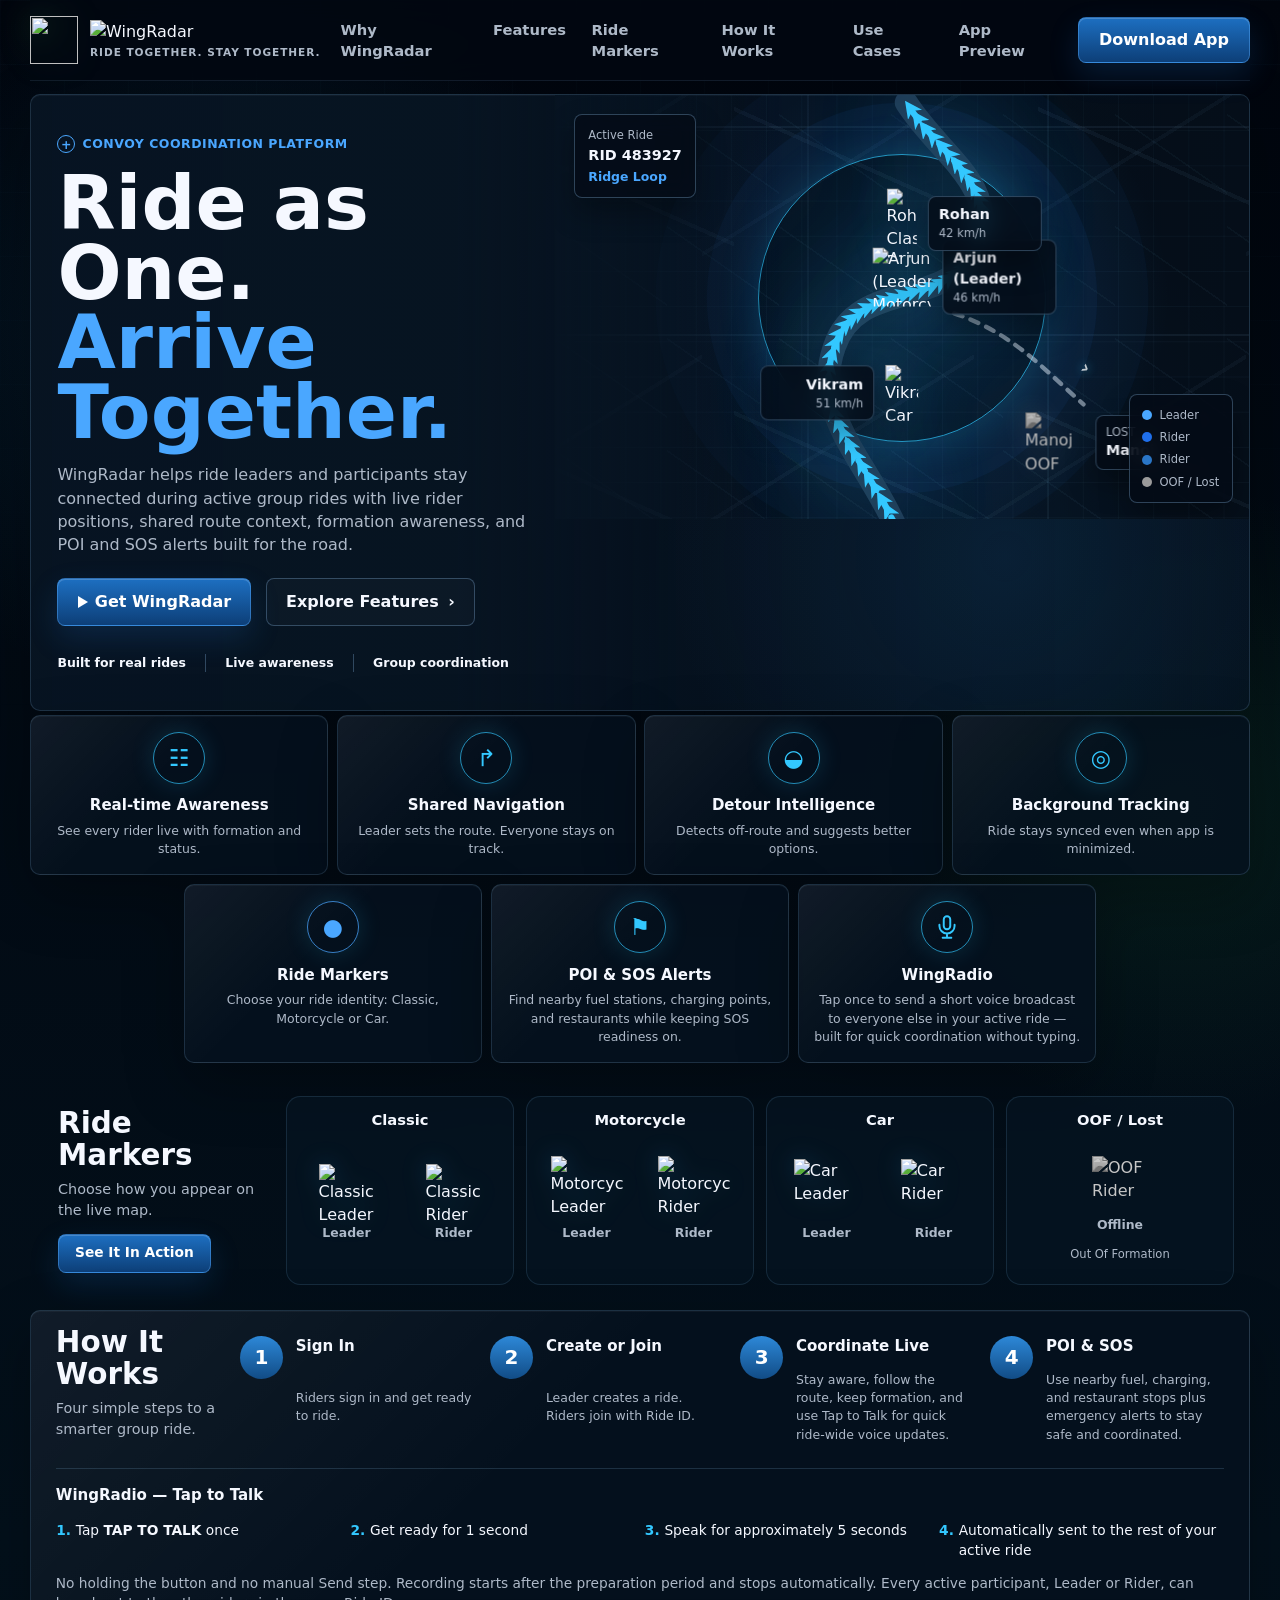
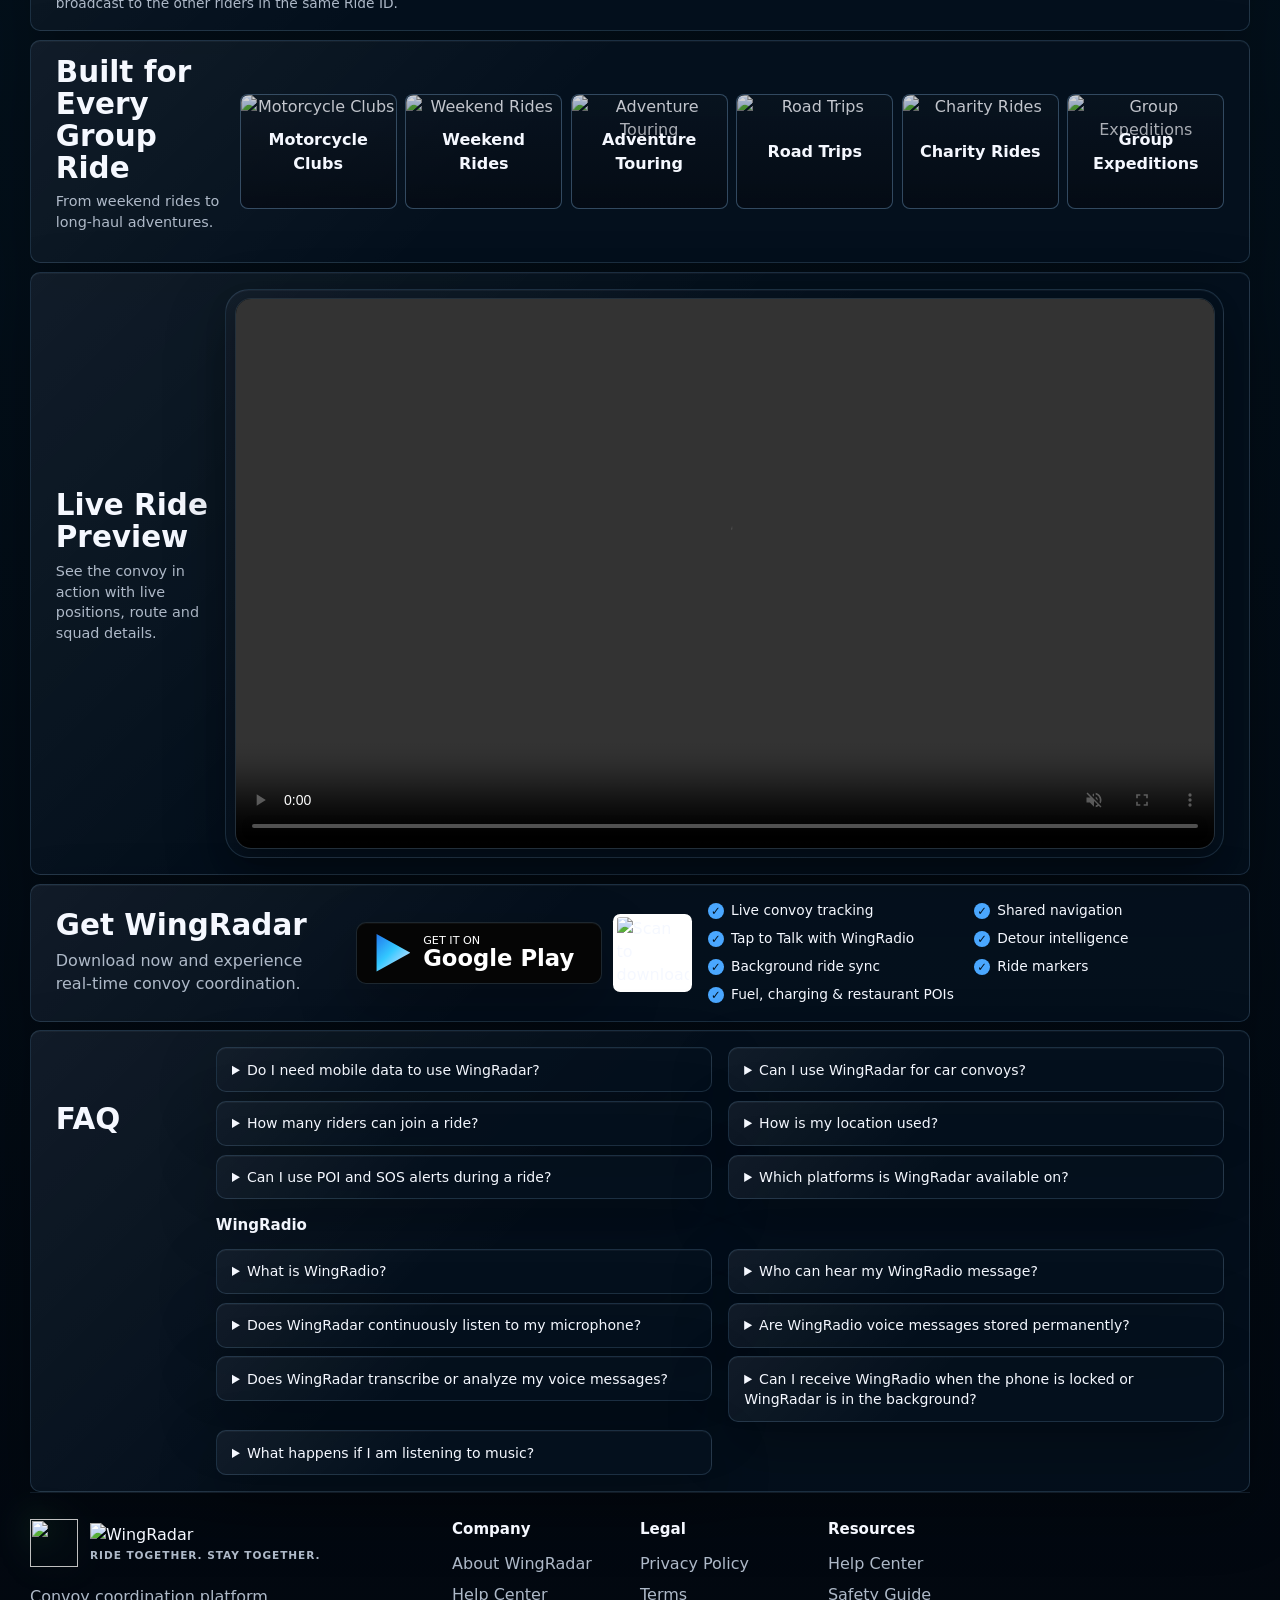
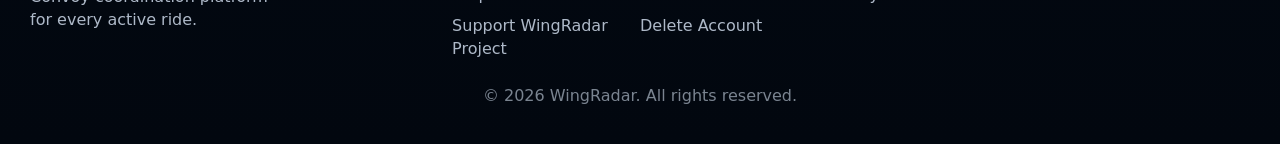
==== index.html @ b55be8be "feat(site): add WingRadio feature and privacy disclosures" ====
<!doctype html>
<html lang="en">
<head>
  <meta charset="utf-8">
  <meta name="viewport" content="width=device-width, initial-scale=1">
  <title>WingRadar | Ride Together. Stay Together.</title>
  <meta name="description" content="Coordinate group rides with live rider positions, shared navigation, and WingRadio Tap to Talk voice communication for everyone in your active ride.">
  <link rel="icon" href="images/wing_sync_app_icon.png" type="image/png">
  <link rel="stylesheet" href="style.css?v=20260914-wingradio">
</head>
<body>
  <header class="site-header">
    <a class="brand" href="#top" aria-label="WingRadar home">
      <img class="brand-icon" src="images/wing_sync_app_icon.png" alt="" aria-hidden="true">
      <span class="brand-lockup">
        <img class="brand-logo" src="images/wing_sync_text_logo.png" alt="WingRadar">
        <span>RIDE TOGETHER. STAY TOGETHER.</span>
      </span>
    </a>
    <nav class="site-nav" aria-label="Main navigation">
      <a href="#why">Why WingRadar</a>
      <a href="#features">Features</a>
      <a href="#markers">Ride Markers</a>
      <a href="#how">How It Works</a>
      <a href="#use-cases">Use Cases</a>
      <a href="#preview">App Preview</a>
    </nav>
    <span class="download-qr download-qr-header">
      <a class="download-button" href="https://play.google.com/store/apps/details?id=com.wingsyncride" target="_blank" rel="noopener noreferrer">Download App</a>
      <span class="qr-popover" aria-hidden="true">
        <img src="images/WingRadar_PlayStore_QR.png" alt="">
        <span>Scan to download WingRadar</span>
      </span>
    </span>
  </header>

  <main id="top">
    <section id="why" class="hero shell">
      <div class="hero-copy">
        <p class="badge">Convoy Coordination Platform</p>
        <h1>Ride as One.<span>Arrive Together.</span></h1>
        <p>WingRadar helps ride leaders and participants stay connected during active group rides with live rider positions, shared route context, formation awareness, and POI and SOS alerts built for the road.</p>
        <div class="hero-actions">
          <a class="primary-action" href="https://play.google.com/store/apps/details?id=com.wingsyncride" target="_blank" rel="noopener noreferrer"><span class="play-dot"></span>Get WingRadar</a>
          <a class="secondary-action" href="#features">Explore Features <span aria-hidden="true">›</span></a>
        </div>
        <div class="trust-row" aria-label="WingRadar highlights">
          <span>Built for real rides</span>
          <span>Live awareness</span>
          <span>Group coordination</span>
        </div>
      </div>

      <div class="hero-map" aria-label="Top-view live ride map mockup">
        <div class="map-card">
          <div class="map-grid" aria-hidden="true"></div>
          <svg class="hero-route-map" viewBox="0 0 100 100" aria-hidden="true" focusable="false">
            <defs>
              <marker id="routeArrowMarker" viewBox="0 0 8 8" refX="7" refY="4" markerWidth="3.6" markerHeight="3.6" markerUnits="userSpaceOnUse" orient="auto">
                <path class="route-arrow-head" d="M0 0 L8 4 L0 8 L2.2 4 Z" />
              </marker>
            </defs>
            <path class="hero-road-path" d="M49 96 C43 82 31 72 36 58 C41 43 61 51 66 36 C70 24 58 18 51 7" />
            <path class="hero-route-path" d="M49 96 C43 82 31 72 36 58 C41 43 61 51 66 36 C70 24 58 18 51 7" />
            <polyline class="hero-route-arrows" points="49.0,96.0 47.8,93.4 46.5,90.9 45.1,88.5 43.7,86.1 42.3,83.8 40.9,81.5 39.6,79.3 38.4,77.0 37.3,74.7 36.3,72.5 35.6,70.2 35.1,67.9 34.8,65.5 34.9,63.1 35.3,60.6 36.0,58.0 36.9,55.8 38.0,54.0 39.4,52.4 40.9,51.2 42.5,50.1 44.3,49.2 46.1,48.5 48.1,47.9 50.0,47.3 52.0,46.7 53.9,46.1 55.9,45.5 57.7,44.8 59.5,43.9 61.1,42.8 62.6,41.6 64.0,40.0 65.1,38.2 66.0,36.0 66.6,33.7 66.8,31.5 66.6,29.4 66.2,27.5 65.4,25.6 64.5,23.8 63.3,22.0 61.9,20.3 60.5,18.5 58.9,16.7 57.3,14.9 55.6,13.1 54.0,11.2 52.5,9.1 51.0,7.0" />
            <path class="hero-lost-path" d="M61 51 C73 55 79 62 88 70" />
          </svg>
          <span class="route-arrow arrow-branch">›</span>
          <span class="formation-radius"></span>

          <div class="ride-chip active-chip">
            <span>Active Ride</span>
            <strong>RID 483927</strong>
            <em>Ridge Loop</em>
          </div>

          <figure class="map-unit leader-unit">
            <img src="images/leader_bike_marker.png" alt="Arjun (Leader) Motorcycle Ride Marker">
            <figcaption><strong>Arjun (Leader)</strong><span>46 km/h</span></figcaption>
          </figure>
          <figure class="map-unit rider-one">
            <img src="images/wingsync_rider_marker.gif" alt="Rohan Classic Rider">
            <figcaption><strong>Rohan</strong><span>42 km/h</span></figcaption>
          </figure>
          <figure class="map-unit rider-two">
            <img src="images/rider_car_marker.png" alt="Vikram Car Rider">
            <figcaption><strong>Vikram</strong><span>51 km/h</span></figcaption>
          </figure>
          <figure class="map-unit lost-rider oof-marker">
            <img src="images/wingsync_rider_marker.gif" alt="Manoj OOF Rider Marker">
            <figcaption><strong>Manoj</strong><span class="status-ok">44 km/h</span><span class="status-lost">LOST</span></figcaption>
          </figure>

          <div class="legend-card" aria-label="Marker legend">
            <span><i class="dot leader-dot"></i>Leader</span>
            <span><i class="dot blue-dot"></i>Rider</span>
            <span><i class="dot green-dot"></i>Rider</span>
            <span><i class="dot lost-dot"></i>OOF / Lost</span>
          </div>
        </div>
      </div>
    </section>

    <section id="features" class="shell feature-row" aria-label="WingRadar features">
      <article class="feature-card">
        <span class="feature-symbol">☷</span>
        <h3>Real-time Awareness</h3>
        <p>See every rider live with formation and status.</p>
      </article>
      <article class="feature-card">
        <span class="feature-symbol">↱</span>
        <h3>Shared Navigation</h3>
        <p>Leader sets the route. Everyone stays on track.</p>
      </article>
      <article class="feature-card">
        <span class="feature-symbol">◒</span>
        <h3>Detour Intelligence</h3>
        <p>Detects off-route and suggests better options.</p>
      </article>
      <article class="feature-card">
        <span class="feature-symbol">◎</span>
        <h3>Background Tracking</h3>
        <p>Ride stays synced even when app is minimized.</p>
      </article>
      <article class="feature-card">
        <span class="feature-symbol green">●</span>
        <h3>Ride Markers</h3>
        <p>Choose your ride identity: Classic, Motorcycle or Car.</p>
      </article>
      <article class="feature-card">
        <span class="feature-symbol">⚑</span>
        <h3>POI &amp; SOS Alerts</h3>
        <p>Find nearby fuel stations, charging points, and restaurants while keeping SOS readiness on.</p>
      </article>
      <article class="feature-card">
        <span class="feature-symbol" aria-hidden="true"><svg width="26" height="26" viewBox="0 0 24 24" fill="none" stroke="currentColor" stroke-width="1.8" stroke-linecap="round" focusable="false"><rect x="9" y="2" width="6" height="12" rx="3"/><path d="M5 10v1a7 7 0 0 0 14 0v-1M12 18v4M8 22h8"/></svg></span>
        <h3>WingRadio</h3>
        <p>Tap once to send a short voice broadcast to everyone else in your active ride — built for quick coordination without typing.</p>
      </article>
    </section>

    <section id="markers" class="shell marker-strip">
      <div class="strip-intro marker-intro">
        <h2>Ride Markers</h2>
        <p>Choose how you appear on the live map.</p>
        <a class="mini-action" href="#preview">See It In Action</a>
      </div>
      <div class="marker-groups" aria-label="Ride marker examples">
          <figure class="marker-example">
            <figcaption class="top-label">Classic</figcaption>
            <div class="pair">
              <div class="pair-item">
                <img src="images/wingsync_leader_marker.gif" alt="Classic Leader">
                <figcaption class="pair-label">Leader</figcaption>
              </div>
              <div class="pair-item">
                <img src="images/wingsync_rider_marker.gif" alt="Classic Rider">
                <figcaption class="pair-label">Rider</figcaption>
              </div>
            </div>
          </figure>

          <figure class="marker-example">
            <figcaption class="top-label">Motorcycle</figcaption>
            <div class="pair">
              <div class="pair-item">
                <img src="images/leader_bike_marker.png" alt="Motorcycle Leader">
                <figcaption class="pair-label">Leader</figcaption>
              </div>
              <div class="pair-item">
                <img src="images/rider_bike_marker.png" alt="Motorcycle Rider">
                <figcaption class="pair-label">Rider</figcaption>
              </div>
            </div>
          </figure>

          <figure class="marker-example">
            <figcaption class="top-label">Car</figcaption>
            <div class="pair">
              <div class="pair-item">
                <img src="images/leader_car_marker.png" alt="Car Leader">
                <figcaption class="pair-label">Leader</figcaption>
              </div>
              <div class="pair-item">
                <img src="images/rider_car_marker.png" alt="Car Rider">
                <figcaption class="pair-label">Rider</figcaption>
              </div>
            </div>
          </figure>

          <figure class="marker-example oof-single">
            <figcaption class="top-label">OOF / Lost</figcaption>
            <div class="pair single">
              <div class="pair-item">
                <img src="images/wingsync_rider_marker.gif" alt="OOF Rider" class="oof-img">
                <figcaption class="pair-label">Offline</figcaption>
              </div>
            </div>
            <figcaption class="marker-note">Out Of Formation</figcaption>
          </figure>
      </div>
    </section>

    <section id="how" class="shell strip-section how-strip">
      <div class="strip-intro">
        <h2>How It Works</h2>
        <p>Four simple steps to a smarter group ride.</p>
      </div>
      <div class="steps-row">
        <article class="step-card">
          <span>1</span>
          <h3>Sign In</h3>
          <p>Riders sign in and get ready to ride.</p>
        </article>
        <article class="step-card">
          <span>2</span>
          <h3>Create or Join</h3>
          <p>Leader creates a ride. Riders join with Ride ID.</p>
        </article>
        <article class="step-card">
          <span>3</span>
          <h3>Coordinate Live</h3>
          <p>Stay aware, follow the route, keep formation, and use Tap to Talk for quick ride-wide voice updates.</p>
        </article>
        <article class="step-card">
          <span>4</span>
          <h3>POI &amp; SOS</h3>
          <p>Use nearby fuel, charging, and restaurant stops plus emergency alerts to stay safe and coordinated.</p>
        </article>
      </div>
      <aside class="wingradio-guide" aria-labelledby="wingradio-how">
        <h3 id="wingradio-how">WingRadio — Tap to Talk</h3>
        <ol class="wingradio-sequence">
          <li>Tap <strong>TAP TO TALK</strong> once</li>
          <li>Get ready for 1 second</li>
          <li>Speak for approximately 5 seconds</li>
          <li>Automatically sent to the rest of your active ride</li>
        </ol>
        <p>No holding the button and no manual Send step. Recording starts after the preparation period and stops automatically. Every active participant, Leader or Rider, can broadcast to the other riders in the same Ride ID.</p>
      </aside>
    </section>

    <section id="use-cases" class="shell strip-section use-case-strip">
      <div class="strip-intro">
        <h2>Built for Every Group Ride</h2>
        <p>From weekend rides to long-haul adventures.</p>
      </div>
      <div class="use-case-grid">
        <article><img src="images/motorcycleclubs.png" alt="Motorcycle Clubs" loading="lazy"><strong>Motorcycle Clubs</strong></article>
        <article><img src="images/weekendrides.png" alt="Weekend Rides" loading="lazy"><strong>Weekend Rides</strong></article>
        <article><img src="images/adventuretouring.png" alt="Adventure Touring" loading="lazy"><strong>Adventure Touring</strong></article>
        <article><img src="images/roadtrips.png" alt="Road Trips" loading="lazy"><strong>Road Trips</strong></article>
        <article><img src="images/charitytrips.png" alt="Charity Rides" loading="lazy"><strong>Charity Rides</strong></article>
        <article><img src="images/groupexpeditions.png" alt="Group Expeditions" loading="lazy"><strong>Group Expeditions</strong></article>
      </div>
    </section>

    <section id="preview" class="shell strip-section preview-strip">
      <div class="strip-intro preview-intro">
        <h2>Live Ride Preview</h2>
        <p>See the convoy in action with live positions, route and squad details.</p>
      </div>
      <div class="preview-video-wrap" aria-label="WingRadar live ride preview video">
        <video class="ride-video" controls playsinline preload="metadata" muted>
          <source src="Ride_video.mp4" type="video/mp4">
          Your browser does not support the video tag.
        </video>
      </div>
    </section>

    <section id="download" class="shell strip-section download-strip">
      <div class="download-copy">
        <h2>Get WingRadar</h2>
        <p>Download now and experience real-time convoy coordination.</p>
      </div>
      <span class="download-qr download-qr-footer">
        <a class="play-badge" href="https://play.google.com/store/apps/details?id=com.wingsyncride" target="_blank" rel="noopener noreferrer" aria-label="Download WingRadar on Google Play">
          <span class="play-triangle"></span>
          <span><small>GET IT ON</small><strong>Google Play</strong></span>
        </a>
        <img class="download-qr-visible" src="images/WingRadar_PlayStore_QR.png" alt="Scan to download WingRadar from Google Play">
      </span>
      <ul class="download-checks" aria-label="WingRadar capabilities">
        <li>Live convoy tracking</li>
        <li>Shared navigation</li>
        <li>Tap to Talk with WingRadio</li>
        <li>Detour intelligence</li>
        <li>Background ride sync</li>
        <li>Ride markers</li>
        <li>Fuel, charging &amp; restaurant POIs</li>
      </ul>
    </section>

    <section id="faq" class="shell strip-section faq-strip">
      <h2>FAQ</h2>
      <div class="faq-grid">
        <details>
          <summary>Do I need mobile data to use WingRadar?</summary>
          <p>Yes. Active ride visibility works best with a stable mobile connection.</p>
        </details>
        <details>
          <summary>Can I use WingRadar for car convoys?</summary>
          <p>Yes. WingRadar supports motorcycle, car, and mixed convoy coordination.</p>
        </details>
        <details>
          <summary>How many riders can join a ride?</summary>
          <p>Ride size may vary as WingRadar evolves. Keep groups practical and easy to coordinate.</p>
        </details>
        <details>
          <summary>How is my location used?</summary>
          <p>Location tracking is only used for live ride coordination while the ride is active. After the ride ends, the app will not collect tracking info.</p>
        </details>
        <details>
          <summary>Can I use POI and SOS alerts during a ride?</summary>
          <p>Yes. POI alerts help riders find fuel stations, charging points, and restaurants, while SOS alerts support rider safety during the active ride.</p>
        </details>
        <details>
          <summary>Which platforms is WingRadar available on?</summary>
          <p>WingRadar is available on Android through Google Play.</p>
        </details>
      </div>
      <div class="wingradio-faq" aria-labelledby="wingradio-faq-heading">
        <h3 id="wingradio-faq-heading">WingRadio</h3>
        <div class="faq-grid">
          <details>
            <summary>What is WingRadio?</summary>
            <p>WingRadio is WingRadar’s ride-wide voice feature. Every active participant, Leader or Rider, can tap ‘TAP TO TALK’, wait one second, and record a short voice message for approximately five seconds. WingRadar stops recording, uploads it, and sends it automatically to the other participants in the active ride.</p>
          </details>
          <details>
            <summary>Who can hear my WingRadio message?</summary>
            <p>Only the other participants in the same active Ride ID receive the broadcast and hear it automatically. The sender does not hear their own transmission.</p>
          </details>
          <details>
            <summary>Does WingRadar continuously listen to my microphone?</summary>
            <p>No. WingRadar uses the microphone for WingRadio only when you intentionally start a TAP TO TALK transmission. After the one-second preparation period, the microphone records for approximately five seconds and then stops automatically.</p>
          </details>
          <details>
            <summary>Are WingRadio voice messages stored permanently?</summary>
            <p>No. WingRadio recordings are temporary operational messages used to deliver the broadcast to your active ride, not permanent voice-message history. Temporary audio normally expires after approximately one hour and is then cleaned up; deletion is not instantaneous.</p>
          </details>
          <details>
            <summary>Does WingRadar transcribe or analyze my voice messages?</summary>
            <p>No. WingRadar currently does not transcribe WingRadio recordings or analyze their spoken content for advertising or profiling.</p>
          </details>
          <details>
            <summary>Can I receive WingRadio when the phone is locked or WingRadar is in the background?</summary>
            <p>During an active ride, supported Android and iOS background services can allow WingRadio messages to be received while WingRadar is minimized or the screen is locked. Device, operating-system, network and battery settings can affect background behavior.</p>
          </details>
          <details>
            <summary>What happens if I am listening to music?</summary>
            <p>On supported devices, WingRadio temporarily takes audio priority so the ride message can be heard, then releases it so other audio can continue.</p>
          </details>
        </div>
      </div>
    </section>
  </main>

  <footer class="site-footer shell">
    <div class="footer-brand">
      <span class="footer-lockup">
        <img class="brand-icon" src="images/wing_sync_app_icon.png" alt="" aria-hidden="true">
        <span>
          <img class="brand-logo" src="images/wing_sync_text_logo.png" alt="WingRadar">
          <em>RIDE TOGETHER. STAY TOGETHER.</em>
        </span>
      </span>
      <p>Convoy coordination platform for every active ride.</p>
    </div>
    <nav aria-label="Company links">
      <h3>Company</h3>
      <a href="#why">About WingRadar</a>
      <a href="support.html">Help Center</a>
      <a href="support-wingradar.html">Support WingRadar Project</a>
    </nav>
    <nav aria-label="Legal links">
      <h3>Legal</h3>
      <a href="privacy-policy.html">Privacy Policy</a>
      <a href="terms.html">Terms</a>
      <a href="delete-account.html">Delete Account</a>
    </nav>
    <nav aria-label="Resource links">
      <h3>Resources</h3>
      <a href="support.html">Help Center</a>
      <a href="terms.html">Safety Guide</a>
    </nav>
    <p class="copyright">© 2026 WingRadar. All rights reserved.</p>
  </footer>
</body>
</html>
---- style.css ----
:root {
  color-scheme: dark;
  --bg: #020812;
  --panel: rgba(6, 18, 31, 0.82);
  --panel-soft: rgba(8, 24, 40, 0.66);
  --line: rgba(116, 158, 196, 0.22);
  --line-strong: rgba(116, 158, 196, 0.38);
  --text: #f5f8ff;
  --muted: #aeb9c8;
  --green: #4aa7ff;
  --green-dark: #135d9e;
  --cyan: #33c8ff;
  --blue: #1f6feb;
  --red: #ff503f;
  --shadow: rgba(0, 0, 0, 0.42);
  --max: 1220px;
}

* {
  box-sizing: border-box;
}

html {
  scroll-behavior: smooth;
}

section[id] {
  scroll-margin-top: 140px;
}

@media (max-width: 900px) {
  section[id] {
    scroll-margin-top: 120px;
  }
}

body {
  margin: 0;
  overflow-x: hidden;
  background:
    radial-gradient(circle at 18% 10%, rgba(18, 91, 132, 0.22), transparent 24rem),
    radial-gradient(circle at 92% 24%, rgba(36, 166, 72, 0.12), transparent 20rem),
    linear-gradient(180deg, #01050d 0%, #03101b 46%, #02070f 100%);
  color: var(--text);
  font-family: Inter, ui-sans-serif, system-ui, -apple-system, BlinkMacSystemFont, "Segoe UI", Arial, sans-serif;
  line-height: 1.45;
}

body::before {
  content: "";
  position: fixed;
  inset: 0;
  z-index: 0;
  pointer-events: none;
  background:
    linear-gradient(rgba(74, 124, 160, 0.035) 1px, transparent 1px),
    linear-gradient(90deg, rgba(74, 124, 160, 0.03) 1px, transparent 1px);
  background-size: 4rem 4rem;
  mask-image: linear-gradient(#000, transparent 86%);
}

a {
  color: inherit;
  text-decoration: none;
}

img {
  max-width: 100%;
}

.shell {
  position: relative;
  z-index: 1;
  width: min(calc(100% - 2rem), var(--max));
  margin-inline: auto;
}

.site-header {
  position: sticky;
  top: 0;
  z-index: 20;
  display: grid;
  grid-template-columns: auto 1fr auto;
  gap: 1.25rem;
  align-items: center;
  width: min(calc(100% - 2rem), var(--max));
  margin: 0 auto;
  padding: 1rem 0;
  border-bottom: 1px solid rgba(116, 158, 196, 0.14);
  background: rgba(2, 8, 18, 0.82);
  backdrop-filter: blur(18px);
}

.brand,
.footer-lockup {
  display: inline-flex;
  align-items: center;
  gap: 0.75rem;
  min-width: 0;
}

.brand-icon {
  width: 3rem;
  height: 3rem;
  object-fit: contain;
  filter: drop-shadow(0 0 16px rgba(84, 212, 92, 0.28));
}

.brand-lockup,
.footer-lockup span {
  display: grid;
  gap: 0.12rem;
}

.brand-logo {
  display: block;
  width: 11.8rem;
  height: auto;
  object-fit: contain;
  object-position: left center;
}

.brand-lockup span,
.footer-lockup em {
  color: var(--muted);
  font-size: 0.66rem;
  font-style: normal;
  font-weight: 700;
  letter-spacing: 0.09em;
}

.site-nav {
  display: flex;
  justify-content: flex-end;
  gap: clamp(0.8rem, 2vw, 1.7rem);
  color: var(--text);
  font-size: 0.92rem;
  font-weight: 700;
}

.site-nav a,
.site-footer a {
  color: var(--muted);
}

.site-nav a:hover,
.site-nav a:focus,
.site-footer a:hover,
.site-footer a:focus {
  color: var(--text);
}

.download-button,
.primary-action,
.mini-action {
  display: inline-flex;
  align-items: center;
  justify-content: center;
  gap: 0.45rem;
  border: 1px solid rgba(91, 175, 255, 0.42);
  border-radius: 8px;
  background: linear-gradient(180deg, #1d6fc1, #0d3f78);
  color: #fff;
  font-weight: 800;
  box-shadow: inset 0 1px 0 rgba(255, 255, 255, 0.18), 0 12px 30px rgba(30, 111, 193, 0.2);
}

.download-button {
  min-height: 2.7rem;
  padding: 0.65rem 1.25rem;
}

.download-qr {
  position: relative;
  display: inline-flex;
}

.qr-popover {
  position: absolute;
  left: 50%;
  z-index: 30;
  display: grid;
  width: 12rem;
  padding: 0.75rem;
  border: 1px solid rgba(116, 158, 196, 0.38);
  border-radius: 0.8rem;
  background: #fff;
  color: #071422;
  text-align: center;
  font-size: 0.76rem;
  font-weight: 800;
  line-height: 1.25;
  box-shadow: 0 18px 45px rgba(0, 0, 0, 0.42);
  opacity: 0;
  pointer-events: none;
  transform: translate(-50%, 0.45rem);
  transition: opacity 160ms ease, transform 160ms ease;
}

.qr-popover img {
  display: block;
  width: 100%;
  height: auto;
  margin-bottom: 0.45rem;
}

.download-qr-header .qr-popover {
  top: calc(100% + 0.65rem);
  right: 0;
  left: auto;
  transform: translateY(0.45rem);
}

.download-qr-header:hover .qr-popover,
.download-qr-header:focus-within .qr-popover {
  opacity: 1;
  transform: translateY(0);
}

.download-qr-footer {
  align-items: center;
  gap: 0.7rem;
}

.download-qr-visible {
  display: block;
  width: 4.9rem;
  height: 4.9rem;
  flex: 0 0 auto;
  padding: 0.2rem;
  border-radius: 0.45rem;
  background: #fff;
  object-fit: contain;
}

.hero {
  display: grid;
  grid-template-columns: minmax(0, 0.98fr) minmax(520px, 1.3fr);
  gap: 0;
  align-items: stretch;
  margin-top: 0.8rem;
  padding: 0;
  overflow: hidden;
  border: 1px solid var(--line);
  border-radius: 10px;
  background:
    radial-gradient(circle at 80% 75%, rgba(32, 102, 161, 0.18), transparent 21rem),
    linear-gradient(90deg, rgba(7, 20, 34, 0.98) 0%, rgba(7, 20, 34, 0.94) 35%, rgba(7, 20, 34, 0.38) 52%, rgba(7, 20, 34, 0.08) 100%),
    var(--panel);
  box-shadow: 0 22px 60px rgba(0, 0, 0, 0.28), inset 0 1px 0 rgba(255, 255, 255, 0.04);
}

.map-card,
.feature-card,
.strip-section,
.phone-frame,
.play-badge,
.scan-box,
.faq-grid details {
  border: 1px solid var(--line);
  border-radius: 10px;
  background:
    linear-gradient(135deg, rgba(255, 255, 255, 0.05), transparent 42%),
    var(--panel);
  box-shadow: 0 22px 60px rgba(0, 0, 0, 0.28), inset 0 1px 0 rgba(255, 255, 255, 0.04);
}

.hero-copy {
  min-height: 26.5rem;
  padding: 2.35rem 1.65rem;
  border: 0;
  background: transparent;
  box-shadow: none;
}

.badge {
  display: inline-flex;
  align-items: center;
  gap: 0.45rem;
  margin: 0 0 1rem;
  color: var(--green);
  font-size: 0.78rem;
  font-weight: 900;
  letter-spacing: 0.04em;
  text-transform: uppercase;
}

.badge::before {
  content: "+";
  display: inline-grid;
  place-items: center;
  width: 1rem;
  height: 1rem;
  border: 1px solid var(--green);
  border-radius: 50%;
  font-size: 0.78rem;
}

h1,
h2,
h3,
p {
  margin-top: 0;
}

h1 {
  margin-bottom: 1rem;
  font-size: clamp(3.1rem, 5.9vw, 4.9rem);
  line-height: 0.92;
  letter-spacing: 0;
}

h1 span {
  display: block;
  color: var(--green);
}

h2 {
  margin-bottom: 0.45rem;
  font-size: clamp(1.35rem, 2.3vw, 1.9rem);
  line-height: 1.08;
}

h3 {
  margin-bottom: 0.32rem;
  font-size: 0.94rem;
}

p {
  color: var(--muted);
}

.hero-copy > p:not(.badge) {
  max-width: 34rem;
  margin-bottom: 1.35rem;
  font-size: 1rem;
}

.hero-actions {
  display: flex;
  flex-wrap: wrap;
  gap: 0.9rem;
  margin-bottom: 1.75rem;
}

.primary-action,
.secondary-action,
.mini-action {
  min-height: 2.9rem;
  padding: 0.72rem 1.2rem;
}

.play-dot {
  width: 0;
  height: 0;
  border-left: 0.64rem solid #fff;
  border-top: 0.42rem solid transparent;
  border-bottom: 0.42rem solid transparent;
}

.secondary-action {
  display: inline-flex;
  align-items: center;
  gap: 0.6rem;
  border: 1px solid var(--line-strong);
  border-radius: 8px;
  background: rgba(255, 255, 255, 0.025);
  color: var(--text);
  font-weight: 800;
}

.trust-row {
  display: flex;
  flex-wrap: wrap;
  gap: 0.8rem 1.2rem;
  color: var(--text);
  font-size: 0.78rem;
  font-weight: 750;
}

.trust-row span + span {
  padding-left: 1.2rem;
  border-left: 1px solid var(--line-strong);
}

.hero-map {
  min-width: 0;
}

.map-card {
  position: relative;
  min-height: 26.5rem;
  overflow: hidden;
  border: 0;
  border-radius: 0;
  background:
    radial-gradient(circle at 54% 48%, rgba(36, 135, 210, 0.16), transparent 15rem),
    linear-gradient(90deg, rgba(7, 20, 34, 0.7), rgba(5, 14, 25, 0.06) 22%, rgba(5, 14, 25, 0.86) 100%);
  box-shadow: none;
}

.map-card::before {
  content: "";
  position: absolute;
  inset: 0 auto 0 0;
  z-index: 7;
  width: min(14rem, 34%);
  pointer-events: none;
  background:
    linear-gradient(90deg, rgba(7, 20, 34, 0.98), rgba(7, 20, 34, 0.72) 38%, transparent);
}

.map-grid,
.preview-map::before {
  position: absolute;
  inset: 0;
  background:
    linear-gradient(rgba(104, 160, 190, 0.08) 1px, transparent 1px),
    linear-gradient(90deg, rgba(104, 160, 190, 0.07) 1px, transparent 1px),
    linear-gradient(35deg, transparent 0 48%, rgba(104, 160, 190, 0.08) 48% 49%, transparent 49%);
  background-size: 2.2rem 2.2rem, 2.2rem 2.2rem, 7rem 7rem;
  opacity: 0.72;
}

.map-grid {
  animation: heroMapDrift 22s linear infinite;
}

.map-card::after {
  content: "";
  position: absolute;
  inset: -18%;
  z-index: 1;
  pointer-events: none;
  background:
    linear-gradient(0deg, transparent 0 47%, rgba(120, 162, 196, 0.18) 47% 48%, transparent 48% 100%),
    linear-gradient(90deg, transparent 0 57%, rgba(120, 162, 196, 0.12) 57% 58%, transparent 58% 100%),
    linear-gradient(24deg, transparent 0 48%, rgba(120, 162, 196, 0.13) 48% 49%, transparent 49% 100%),
    linear-gradient(-32deg, transparent 0 46%, rgba(120, 162, 196, 0.1) 46% 47%, transparent 47% 100%);
  background-size: 13rem 13rem, 15rem 15rem, 19rem 19rem, 17rem 17rem;
  opacity: 0.55;
  animation: heroStreetDrift 18s linear infinite;
}

.hero-route-map {
  position: absolute;
  inset: -6% 4% -7% 4%;
  z-index: 3;
  width: 92%;
  height: 113%;
  overflow: visible;
}

.hero-road-path,
.hero-route-path,
.hero-lost-path {
  fill: none;
  stroke-linecap: round;
  stroke-linejoin: round;
}

.hero-road-path {
  stroke: rgba(34, 62, 88, 0.92);
  stroke-width: 4.8;
  filter: drop-shadow(0 0 12px rgba(51, 200, 255, 0.1));
}

.hero-route-path {
  stroke: url("#routeGradient");
  stroke: var(--cyan);
  stroke-width: 1.3;
  stroke-dasharray: 2.6 2;
  filter: drop-shadow(0 0 16px rgba(51, 200, 255, 0.42));
  animation: routeDash 6s linear infinite;
}

.hero-route-arrows {
  fill: none;
  stroke: transparent;
  stroke-width: 0.01;
  marker-mid: url("#routeArrowMarker");
  marker-end: url("#routeArrowMarker");
  filter: drop-shadow(0 0 10px rgba(51, 200, 255, 0.7));
  pointer-events: none;
}

.route-arrow-head {
  fill: var(--cyan);
}

.hero-lost-path {
  stroke: rgba(210, 222, 235, 0.52);
  stroke-width: 0.9;
  stroke-dasharray: 1.8 1.8;
}

.route-arrow {
  position: absolute;
  z-index: 4;
  color: var(--cyan);
  font-size: 1.18rem;
  font-weight: 900;
  line-height: 1;
  text-shadow: 0 0 10px rgba(51, 200, 255, 0.72);
  pointer-events: none;
}

.arrow-branch {
  left: 76%;
  top: 62%;
  color: rgba(255, 255, 255, 0.75);
  transform: rotate(32deg);
}

.formation-radius {
  position: absolute;
  z-index: 2;
  left: 50%;
  top: 48%;
  width: min(18rem, 45%);
  aspect-ratio: 1;
  border: 1px solid rgba(51, 200, 255, 0.72);
  border-radius: 50%;
  transform: translate(-50%, -50%);
  box-shadow: 0 0 0 3.2rem rgba(51, 133, 255, 0.055), 0 0 0 6.4rem rgba(51, 133, 255, 0.035), 0 0 42px rgba(51, 200, 255, 0.18);
}

.ride-chip,
.legend-card,
.map-unit figcaption,
.preview-chip,
.squad-panel,
.ride-summary {
  border: 1px solid var(--line-strong);
  border-radius: 8px;
  background: rgba(4, 12, 22, 0.82);
  box-shadow: 0 14px 30px rgba(0, 0, 0, 0.3);
  backdrop-filter: blur(12px);
}

.ride-chip {
  position: absolute;
  z-index: 8;
  left: 1.2rem;
  top: 1.2rem;
  display: grid;
  gap: 0.12rem;
  padding: 0.72rem 0.85rem;
}

.ride-chip span,
.map-unit figcaption span,
.legend-card span,
.preview-chip span,
.squad-panel span,
.ride-summary em {
  color: var(--muted);
  font-size: 0.72rem;
  font-style: normal;
}

.ride-chip strong,
.map-unit figcaption strong,
.preview-chip strong {
  color: var(--text);
  font-size: 0.9rem;
}

.ride-chip em {
  color: var(--green);
  font-size: 0.78rem;
  font-style: normal;
  font-weight: 800;
}

.map-unit {
  position: absolute;
  z-index: 5;
  display: block;
  margin: 0;
  transform: translate(-50%, -50%);
}

.rider-one,
.rider-two {
  transform: translate(-50%, -18%);
}

/* Convoy group: ensure leader stays ahead, riders follow, OOF remains last */
.leader-unit,
.rider-one,
.rider-two {
  animation: convoyRouteLoop 18s linear infinite;
}

/* Ordering: larger negative delay = further along the path (ahead).
   Set leader most advanced, then Rohan, then Vikram, then Manoj (OOF last).
*/
.leader-unit { animation-delay: -12s; }
.rider-one   { animation-delay: -8s;  }
.rider-two   { animation-delay: -4s;  }
/* lost-rider (Manoj) remains last with minimal/zero negative delay */
.lost-rider  { animation: convoyRouteLoop 18s linear infinite; animation-delay: 0s; }

.leader-unit img,
.rider-one img,
.rider-two img,
.lost-rider img {
  animation: markerRouteHeading 18s linear infinite;
  transform-origin: 50% 18%;
}
/* Match heading animation delays with convoy order so rotation follows progression */
.leader-unit img { animation-delay: -12s; }
.rider-one img   { animation-delay: -8s;  }
.rider-two img   { animation-delay: -4s;  }
.lost-rider img  { animation-delay: 0s;   }

.map-unit img {
  display: block;
  object-fit: contain;
  filter: drop-shadow(0 0 18px rgba(51, 200, 255, 0.32)) drop-shadow(0 12px 14px rgba(0, 0, 0, 0.32));
}

.map-unit figcaption {
  position: absolute;
  top: 50%;
  display: grid;
  min-width: 7.1rem;
  padding: 0.48rem 0.6rem;
  transform: translateY(-50%);
  pointer-events: none;
}

.leader-unit figcaption,
.rider-one figcaption {
  left: calc(100% + 0.7rem);
}

.rider-two figcaption {
  right: calc(100% + 0.7rem);
  text-align: right;
}

.lost-rider figcaption {
  left: calc(100% + 0.7rem);
  right: auto;
  text-align: left;
}

.leader-unit {
  left: 50%;
  top: 43%;
}

.leader-unit img {
  width: 3.7rem;
  height: 3.7rem;
}

.rider-one {
  left: 50%;
  top: 25%;
}

.rider-one img {
  width: 1.9rem;
  height: 4.35rem;
}

.rider-two {
  left: 50%;
  top: 66%;
}

.rider-two img {
  width: 2.1rem;
  height: 3.55rem;
}

.lost-rider {
  left: 64%;
  top: 64%;
  animation: manojExit 1.25s ease-in-out 3s forwards;
}

.lost-rider img {
  filter: drop-shadow(0 0 14px rgba(51, 200, 255, 0.22));
}

.oof-marker img,
.pm-lost {
  filter: grayscale(1) contrast(1.05) brightness(0.72) drop-shadow(0 0 14px rgba(255, 255, 255, 0.18));
}

.lost-rider img {
  width: 3.1rem;
  height: 3.1rem;
}

.lost-rider .status-lost {
  grid-area: 1 / 1;
  opacity: 0;
}

.lost-rider .status-ok {
  grid-area: 1 / 1;
  opacity: 1;
}

.lost-rider img {
  animation: manojLostMarker 1ms linear 3.15s forwards;
}

.lost-rider .status-ok {
  animation: manojStatusOut 1ms linear 3.15s forwards;
}

.lost-rider .status-lost {
  animation: manojStatusIn 1ms linear 3.15s forwards;
}

.legend-card {
  position: absolute;
  right: 1rem;
  bottom: 1rem;
  z-index: 8;
  display: grid;
  gap: 0.36rem;
  padding: 0.7rem 0.8rem;
}

.legend-card span {
  display: flex;
  align-items: center;
  gap: 0.45rem;
}

.dot {
  width: 0.62rem;
  height: 0.62rem;
  border-radius: 50%;
}

.leader-dot {
  background: #4aa7ff;
}

.blue-dot {
  background: var(--blue);
}

.green-dot {
  background: #2a76c7;
}

.lost-dot {
  background: #9b9b9b;
}

.feature-row {
  display: flex;
  flex-wrap: wrap;
  justify-content: center;
  gap: 0.55rem;
  padding: 0.25rem 0 0.55rem;
}

.feature-card {
  flex: 0 0 calc((100% - 1.65rem) / 4);
  min-height: 9.6rem;
  padding: 1rem 0.9rem;
  text-align: center;
}

.feature-symbol {
  display: inline-grid;
  place-items: center;
  width: 3.25rem;
  height: 3.25rem;
  margin-bottom: 0.72rem;
  border: 1px solid rgba(51, 200, 255, 0.68);
  border-radius: 50%;
  color: var(--cyan);
  font-size: 1.45rem;
  box-shadow: 0 0 24px rgba(51, 200, 255, 0.16);
}

.feature-symbol.green {
  border-color: rgba(74, 167, 255, 0.74);
  color: var(--green);
}

.feature-card p {
  margin-bottom: 0;
  font-size: 0.78rem;
}

.strip-section {
  display: grid;
  grid-template-columns: 10.5rem 1fr;
  gap: 1rem;
  align-items: center;
  margin-top: 0.55rem;
  padding: 1rem 1.55rem;
}

.strip-intro p {
  margin-bottom: 0.8rem;
  font-size: 0.9rem;
}

.mini-action {
  min-height: 2.45rem;
  padding: 0.55rem 1rem;
  font-size: 0.86rem;
}

.marker-strip {
  display: grid;
  grid-template-columns: repeat(5, minmax(0, 1fr));
  gap: 0.75rem;
  align-items: stretch;
  margin-top: 0.55rem;
  padding: 1rem;
}

.marker-intro {
  display: flex;
  flex-direction: column;
  align-items: flex-start;
  justify-content: center;
  padding: 0.75rem;
}

.marker-groups {
  display: contents;
}

.marker-groups .marker-example {
  display: grid;
  grid-template-rows: auto 5.75rem auto;
  justify-items: center;
  gap: 0.4rem;
  margin: 0;
  padding: 0.85rem 0.55rem 0.7rem;
  width: 100%;
  min-width: 0;
  border: 1px solid rgba(111, 174, 218, 0.16);
  border-radius: 0.9rem;
  background: rgba(8, 25, 40, 0.46);
  transition: transform 160ms ease, border-color 160ms ease;
}

.marker-groups .marker-example .top-label {
  font-size: 0.92rem;
  font-weight: 800;
  line-height: 1.25;
}

.pair {
  display: grid;
  grid-template-columns: repeat(2, minmax(3.25rem, 1fr));
  gap: 0.35rem;
  align-items: center;
  width: 100%;
}

.pair.single {
  grid-template-columns: minmax(3.25rem, 1fr);
  justify-content: center;
}

.pair-item {
  display: grid;
  grid-template-rows: 3.75rem 1rem;
  gap: 0.2rem;
  place-items: center;
  min-width: 0;
}

.pair-item img {
  display: block;
  width: 3.5rem;
  height: 3.5rem;
  object-fit: contain;
  filter: drop-shadow(0 0 12px rgba(51, 200, 255, 0.2));
}

.marker-example:nth-child(2) .pair-item img {
  width: 4.5rem;
  height: 4.5rem;
}

.marker-example:nth-child(3) .pair-item img {
  width: 4.1rem;
  height: 4.1rem;
}

.oof-single .pair-item img {
  width: 3.5rem;
  height: 3.5rem;
}

.pair-label {
  display: grid;
  place-items: center;
  width: 100%;
  min-height: 1rem;
  color: var(--muted);
  font-size: 0.78rem;
  font-weight: 700;
  text-align: center;
}

.oof-single .oof-img,
.oof-img {
  filter: grayscale(1) contrast(1.05) brightness(0.78);
}

.marker-note {
  margin: 0;
  color: var(--muted);
  font-size: 0.72rem;
  line-height: 1rem;
  text-align: center;
}

@media (max-width: 1199px) {
  .marker-strip {
    grid-template-columns: repeat(2, minmax(0, 1fr));
  }

  .marker-intro {
    grid-column: 1 / -1;
    align-items: center;
    text-align: center;
  }

  .marker-groups {
    display: grid;
    grid-column: 1 / -1;
    grid-template-columns: repeat(2, minmax(0, 1fr));
    gap: 0.75rem;
  }
}

@media (max-width: 767px) {
  .marker-strip {
    padding: 0.75rem;
  }

  .marker-groups .marker-example {
    padding-inline: 0.4rem;
  }
}

@media (min-width: 768px) {
  .marker-groups .marker-example:hover {
    transform: translateY(-2px);
    border-color: rgba(51, 200, 255, 0.34);
  }
}

@media (max-width: 419px) {
  .marker-groups {
    grid-template-columns: 1fr;
  }
}

.classic-marker img {
  width: 4.4rem;
  height: 4.4rem;
}

.motorcycle-marker img {
  width: 2.2rem;
  height: 5.25rem;
}

.car-marker img {
  width: 2.55rem;
  height: 4.25rem;
}

.oof-marker img {
  width: 3.7rem;
  height: 3.7rem;
}

.top-label {
  color: var(--text);
  font-weight: 800;
}

.marker-example span {
  color: var(--muted);
  font-size: 0.78rem;
}

.steps-row {
  display: grid;
  grid-template-columns: repeat(4, minmax(0, 1fr));
  gap: 1rem;
}

.step-card {
  display: grid;
  grid-template-columns: auto 1fr;
  gap: 0.55rem 0.8rem;
  align-items: start;
}

.step-card span {
  grid-row: span 2;
  display: inline-grid;
  place-items: center;
  width: 2.7rem;
  height: 2.7rem;
  border-radius: 50%;
  background: linear-gradient(180deg, #2d88d8, #114c86);
  color: #fff;
  font-size: 1.25rem;
  font-weight: 900;
}

.step-card p {
  margin-bottom: 0;
  font-size: 0.78rem;
}

.use-case-grid {
  display: grid;
  grid-template-columns: repeat(6, minmax(0, 1fr));
  gap: 0.55rem;
}

.use-case-grid article {
  position: relative;
  display: grid;
  place-items: center;
  gap: 0.65rem;
  min-height: 7.2rem;
  padding: 0.75rem;
  border: 1px solid var(--line-strong);
  border-radius: 8px;
  background: rgba(255, 255, 255, 0.025);
  text-align: center;
  overflow: hidden;
}

.use-case-grid article::before {
  content: "";
  position: absolute;
  inset: 0;
  z-index: 1;
  border-radius: inherit;
  background: linear-gradient(180deg, rgba(2, 7, 15, 0.16), rgba(2, 7, 15, 0.68));
  pointer-events: none;
}

.use-case-grid article img {
  position: absolute;
  inset: 0;
  z-index: 0;
  width: 100%;
  height: 100%;
  border-radius: inherit;
  object-fit: cover;
  transition: transform 220ms ease;
}

.use-case-grid article:hover img {
  transform: scale(1.05);
}

.use-case-grid article strong {
  position: relative;
  z-index: 2;
}

.placeholder-symbol {
  position: relative;
  display: block;
  width: 2.25rem;
  height: 2.25rem;
  border: 1px solid rgba(198, 213, 229, 0.78);
  border-radius: 4px;
}

.placeholder-symbol::before,
.placeholder-symbol::after {
  content: "";
  position: absolute;
  background: rgba(198, 213, 229, 0.78);
}

.placeholder-symbol::before {
  width: 0.42rem;
  height: 0.42rem;
  right: 0.4rem;
  top: 0.36rem;
  border-radius: 50%;
}

.placeholder-symbol::after {
  left: 0.32rem;
  right: 0.32rem;
  bottom: 0.45rem;
  height: 1px;
  transform: rotate(-42deg);
}

.preview-strip {
  grid-template-columns: 9.6rem 1fr;
}

.preview-video-wrap {
  display: flex;
  align-items: center;
  justify-content: center;
  min-height: 20rem;
  padding: 0.5rem;
  border: 1px solid var(--line);
  border-radius: 1.5rem;
  background:
    linear-gradient(135deg, rgba(255, 255, 255, 0.05), transparent 42%),
    var(--panel);
  box-shadow: 0 22px 60px rgba(0, 0, 0, 0.28), inset 0 1px 0 rgba(255, 255, 255, 0.04);
}

.ride-video {
  display: block;
  width: min(100%, 980px);
  max-height: 68vh;
  aspect-ratio: 16 / 9;
  object-fit: cover;
  border: 1px solid rgba(116, 158, 196, 0.3);
  border-radius: 1rem;
  background: #000;
  transform: rotate(0deg);
  box-shadow: 0 12px 28px rgba(0, 0, 0, 0.28);
}

@media (max-width: 680px) {
  .preview-video-wrap {
    min-height: 0;
    padding: 0.35rem;
  }

  .ride-video {
    width: 100%;
    max-height: 42vh;
    aspect-ratio: 16 / 9;
    object-fit: cover;
    border-radius: 0.85rem;
    transform: rotate(0deg);
    image-rendering: auto;
  }
}

.download-strip {
  grid-template-columns: minmax(10rem, 0.55fr) auto 1fr;
}

.download-copy p {
  margin-bottom: 0;
}

.play-badge {
  display: inline-flex;
  align-items: center;
  gap: 0.8rem;
  min-width: 15.4rem;
  padding: 0.7rem 1rem;
  background: #050505;
  color: #fff;
}

.play-triangle {
  width: 2.35rem;
  height: 2.35rem;
  clip-path: polygon(10% 0, 100% 50%, 10% 100%);
  background: linear-gradient(135deg, #1f6feb, #33c8ff 48%, #9fd8ff 76%, #2c72c7);
}

.play-badge small,
.play-badge strong {
  display: block;
  line-height: 1.02;
}

.play-badge small {
  font-size: 0.7rem;
}

.play-badge strong {
  font-size: 1.42rem;
}

.download-checks {
  display: grid;
  grid-template-columns: repeat(2, minmax(0, 1fr));
  gap: 0.5rem 1rem;
  margin: 0;
  padding: 0;
  list-style: none;
}

.download-checks li {
  color: var(--text);
  font-size: 0.86rem;
}

.download-checks li::before {
  content: "✓";
  display: inline-grid;
  place-items: center;
  width: 1rem;
  height: 1rem;
  margin-right: 0.45rem;
  border-radius: 50%;
  background: var(--green);
  color: #031321;
  font-size: 0.72rem;
  font-weight: 900;
}

.faq-strip {
  grid-template-columns: 9rem 1fr;
}

.faq-grid {
  display: grid;
  grid-template-columns: repeat(2, minmax(0, 1fr));
  gap: 0.55rem 1rem;
}

.faq-grid details {
  padding: 0.7rem 0.95rem;
}

.faq-grid summary {
  cursor: pointer;
  color: var(--text);
  font-size: 0.88rem;
}

.faq-grid p {
  margin: 0.55rem 0 0;
  font-size: 0.8rem;
}

.site-footer {
  display: grid;
  grid-template-columns: 1.7fr repeat(3, 0.7fr) 1fr;
  gap: 1.5rem;
  padding: 1.6rem 0 2.3rem;
  border-top: 1px solid rgba(116, 158, 196, 0.14);
}

.site-footer nav,
.socials {
  display: grid;
  align-content: start;
  gap: 0.48rem;
}

.site-footer h3 {
  margin-bottom: 0.25rem;
  color: var(--text);
}

.footer-brand p {
  max-width: 15rem;
  margin: 0.75rem 0 0;
}

.socials span {
  display: inline-grid;
  place-items: center;
  width: 2rem;
  height: 2rem;
  margin-right: 0.3rem;
  border-radius: 50%;
  background: rgba(255, 255, 255, 0.1);
}

.copyright {
  grid-column: 1 / -1;
  margin: 0;
  color: rgba(174, 185, 200, 0.7);
  text-align: center;
}

@keyframes heroMapDrift {
  from {
    background-position: 0 0, 0 0, 0 0;
  }

  to {
    background-position: 0 2.2rem, 0 2.2rem, 0 7rem;
  }
}

@keyframes routeDash {
  from {
    stroke-dashoffset: 0;
  }

  to {
    stroke-dashoffset: -9.2;
  }
}

@keyframes heroStreetDrift {
  from {
    background-position: 0 0, 0 0, 0 0, 0 0;
  }

  to {
    background-position: 0 13rem, 0 15rem, 0 19rem, 0 17rem;
  }
}

@keyframes convoyRouteLoop {
  0% { left: 49.1%; top: 102.5%; }
  2% { left: 48%; top: 99.6%; }
  4% { left: 46.8%; top: 96.7%; }
  6% { left: 45.5%; top: 94%; }
  8% { left: 44.2%; top: 91.3%; }
  10% { left: 42.9%; top: 88.7%; }
  12% { left: 41.7%; top: 86.1%; }
  14% { left: 40.4%; top: 83.6%; }
  16% { left: 39.3%; top: 81%; }
  18% { left: 38.3%; top: 78.5%; }
  20% { left: 37.4%; top: 75.9%; }
  22% { left: 36.7%; top: 73.3%; }
  24% { left: 36.3%; top: 70.7%; }
  26% { left: 36%; top: 68%; }
  28% { left: 36.1%; top: 65.3%; }
  30% { left: 36.4%; top: 62.5%; }
  32% { left: 37.1%; top: 59.5%; }
  34% { left: 38%; top: 57.1%; }
  36% { left: 39%; top: 55%; }
  38% { left: 40.2%; top: 53.3%; }
  40% { left: 41.6%; top: 51.8%; }
  42% { left: 43.1%; top: 50.6%; }
  44% { left: 44.7%; top: 49.6%; }
  46% { left: 46.4%; top: 48.8%; }
  48% { left: 48.2%; top: 48.1%; }
  50% { left: 50%; top: 47.4%; }
  52% { left: 51.8%; top: 46.8%; }
  54% { left: 53.6%; top: 46.1%; }
  56% { left: 55.4%; top: 45.4%; }
  58% { left: 57.1%; top: 44.6%; }
  60% { left: 58.7%; top: 43.6%; }
  62% { left: 60.2%; top: 42.4%; }
  64% { left: 61.6%; top: 41%; }
  66% { left: 62.8%; top: 39.2%; }
  68% { left: 63.9%; top: 37.1%; }
  70% { left: 64.7%; top: 34.7%; }
  72% { left: 65.3%; top: 32.1%; }
  74% { left: 65.5%; top: 29.6%; }
  76% { left: 65.3%; top: 27.3%; }
  78% { left: 64.9%; top: 25%; }
  80% { left: 64.2%; top: 22.9%; }
  82% { left: 63.3%; top: 20.9%; }
  84% { left: 62.2%; top: 18.9%; }
  86% { left: 61%; top: 16.9%; }
  88% { left: 59.6%; top: 14.9%; }
  90% { left: 58.2%; top: 12.9%; }
  92% { left: 56.7%; top: 10.9%; }
  94% { left: 55.2%; top: 8.8%; }
  96% { left: 53.7%; top: 6.6%; }
  98% { left: 52.3%; top: 4.3%; }
  100% { left: 50.9%; top: 1.9%; }
}

@keyframes markerRouteHeading {
  0% { transform: rotate(-25deg); }
  2% { transform: rotate(-27deg); }
  4% { transform: rotate(-29deg); }
  6% { transform: rotate(-31deg); }
  8% { transform: rotate(-31deg); }
  10% { transform: rotate(-31deg); }
  12% { transform: rotate(-30deg); }
  14% { transform: rotate(-29deg); }
  16% { transform: rotate(-26deg); }
  18% { transform: rotate(-23deg); }
  20% { transform: rotate(-18deg); }
  22% { transform: rotate(-12deg); }
  24% { transform: rotate(-6deg); }
  26% { transform: rotate(1deg); }
  28% { transform: rotate(9deg); }
  30% { transform: rotate(16deg); }
  32% { transform: rotate(23deg); }
  34% { transform: rotate(32deg); }
  36% { transform: rotate(41deg); }
  38% { transform: rotate(50deg); }
  40% { transform: rotate(57deg); }
  42% { transform: rotate(64deg); }
  44% { transform: rotate(68deg); }
  46% { transform: rotate(72deg); }
  48% { transform: rotate(74deg); }
  50% { transform: rotate(74deg); }
  52% { transform: rotate(74deg); }
  54% { transform: rotate(72deg); }
  56% { transform: rotate(68deg); }
  58% { transform: rotate(64deg); }
  60% { transform: rotate(57deg); }
  62% { transform: rotate(50deg); }
  64% { transform: rotate(41deg); }
  66% { transform: rotate(32deg); }
  68% { transform: rotate(23deg); }
  70% { transform: rotate(14deg); }
  72% { transform: rotate(5deg); }
  74% { transform: rotate(-4deg); }
  76% { transform: rotate(-13deg); }
  78% { transform: rotate(-22deg); }
  80% { transform: rotate(-28deg); }
  82% { transform: rotate(-34deg); }
  84% { transform: rotate(-38deg); }
  86% { transform: rotate(-40deg); }
  88% { transform: rotate(-42deg); }
  90% { transform: rotate(-42deg); }
  92% { transform: rotate(-41deg); }
  94% { transform: rotate(-40deg); }
  96% { transform: rotate(-38deg); }
  98% { transform: rotate(-34deg); }
  100% { transform: rotate(-34deg); }
}

@keyframes manojExit {
  from {
    left: 64%;
    top: 64%;
  }

  to {
    left: 72%;
    top: 82%;
  }
}

@keyframes manojLostMarker {
  to {
    filter: grayscale(1) contrast(1.08) brightness(0.72) drop-shadow(0 0 14px rgba(255, 255, 255, 0.18));
  }
}

@keyframes manojStatusOut {
  to {
    opacity: 0;
  }
}

@keyframes manojStatusIn {
  to {
    opacity: 1;
  }
}

@keyframes markerHover {
  0%,
  100% {
    margin-top: 0;
  }

  50% {
    margin-top: -0.18rem;
  }
}

.page-hero,
.section {
  position: relative;
  z-index: 1;
  width: min(calc(100% - 2rem), var(--max));
  margin: 0 auto;
}

.page-hero {
  padding: 4rem 0 2rem;
}

.section {
  padding: 2.5rem 0;
  border-top: 1px solid var(--line);
}

.legal {
  max-width: 860px;
}

.legal h2 {
  margin-top: 2rem;
}

.grid {
  display: grid;
  gap: 1rem;
}

.grid.two {
  grid-template-columns: repeat(2, minmax(0, 1fr));
}

.grid.three {
  grid-template-columns: repeat(3, minmax(0, 1fr));
}

.card,
.feature-item {
  border: 1px solid var(--line);
  border-radius: 10px;
  background: var(--panel);
  padding: 1.1rem;
}

.feature-list {
  display: grid;
  gap: 1rem;
}

.feature-item {
  display: grid;
  grid-template-columns: minmax(12rem, 0.35fr) 1fr;
  gap: 1rem;
}

@media (max-width: 1040px) {
  .site-header {
    grid-template-columns: 1fr auto;
  }

  .site-nav {
    grid-column: 1 / -1;
    justify-content: flex-start;
    flex-wrap: wrap;
    order: 3;
  }

  .hero {
    grid-template-columns: 1fr;
  }

  .use-case-grid {
    grid-template-columns: repeat(3, minmax(0, 1fr));
  }

  .strip-section,
  .preview-strip,
  .faq-strip,
  .download-strip {
    grid-template-columns: 1fr;
  }

  .download-checks {
    grid-template-columns: repeat(2, minmax(0, 1fr));
  }

  .site-footer {
    grid-template-columns: repeat(2, minmax(0, 1fr));
  }
}

@media (max-width: 680px) {
  body {
    width: 100%;
    max-width: 100%;
  }

  .shell,
  .site-header,
  .page-hero,
  .section {
    width: min(calc(100% - 1rem), var(--max));
    max-width: calc(100vw - 1rem);
  }

  .site-header {
    grid-template-columns: 1fr;
  }

  .download-button {
    width: 100%;
  }

  .download-qr {
    display: flex;
    width: 100%;
  }

  .download-qr-footer {
    gap: 0.5rem;
  }

  .download-qr-footer .play-badge {
    flex: 1 1 auto;
  }

  .download-qr-visible {
    width: 4rem;
    height: 4rem;
  }

  .qr-popover {
    display: none;
  }

  .brand-logo {
    width: 10rem;
  }

  .site-nav {
    display: grid;
    grid-template-columns: repeat(2, minmax(0, 1fr));
    gap: 0.6rem 0.85rem;
  }

  .hero-copy {
    min-height: auto;
    padding: 1.6rem 1rem;
  }

  .hero-copy > * {
    max-width: 20.5rem;
  }

  h1 {
    max-width: 100%;
    font-size: clamp(2.25rem, 12vw, 3rem);
  }

  h1 span {
    max-width: 7.4ch;
  }

  .hero-copy > p:not(.badge) {
    max-width: 20.5rem;
    overflow-wrap: normal;
  }

  .hero-actions {
    display: grid;
    grid-template-columns: 1fr;
    max-width: 20.5rem;
  }

  .primary-action,
  .secondary-action {
    width: 100%;
  }

  .trust-row {
    display: grid;
    grid-template-columns: 1fr;
    max-width: 20.5rem;
  }

  .trust-row span + span {
    padding-left: 0;
    border-left: 0;
  }

  .map-card {
    min-height: 30rem;
  }

  .formation-radius {
    width: 14.5rem;
  }

  .ride-chip {
    left: 0.75rem;
    top: 0.75rem;
  }

  .legend-card {
    left: 0.75rem;
    right: auto;
    bottom: 0.75rem;
  }

  .map-unit figcaption {
    min-width: 5.4rem;
    padding: 0.34rem 0.42rem;
  }

  .leader-unit figcaption,
  .rider-one figcaption {
    left: calc(100% + 0.35rem);
  }

  .rider-two figcaption {
    right: calc(100% + 0.35rem);
  }

  .lost-rider figcaption {
    left: calc(100% + 0.35rem);
    right: auto;
    text-align: left;
  }

  .map-unit figcaption strong,
  .map-unit figcaption span {
    font-size: 0.66rem;
  }

  .leader-unit img {
    width: 3.5rem;
    height: 3.5rem;
  }

  .rider-one img {
    width: 1.75rem;
    height: 4rem;
  }

  .rider-two img {
    width: 1.95rem;
    height: 3.4rem;
  }

  .lost-rider img {
    width: 3rem;
    height: 3rem;
  }

  .lost-rider {
    left: 57%;
    top: 80%;
  }

  .steps-row,
  .use-case-grid,
  .faq-grid,
  .grid.two,
  .grid.three,
  .feature-item {
    grid-template-columns: 1fr;
  }

  .phone-frame {
    min-height: 38rem;
  }

  .squad-panel {
    left: 1rem;
    right: 1rem;
    top: auto;
    bottom: 5.2rem;
    width: auto;
  }

  .ride-summary {
    left: 1rem;
    right: 1rem;
    bottom: 1rem;
    justify-content: space-between;
    transform: none;
  }

  .ride-summary span {
    min-width: 0;
  }

  .preview-intro {
    max-width: 22rem;
  }

  .play-badge {
    justify-content: center;
    min-width: 0;
  }

  .qr-block {
    align-items: stretch;
  }

  .download-checks {
    grid-template-columns: 1fr;
  }

  .site-footer {
    grid-template-columns: 1fr;
  }
}

@media (prefers-reduced-motion: reduce) {
  *,
  *::before,
  *::after {
    scroll-behavior: auto !important;
    transition-duration: 0.001ms !important;
    animation-duration: 0.001ms !important;
    animation-iteration-count: 1 !important;
  }
}

/* WingRadio additions reuse the existing panels, colors and native FAQ controls. */
.feature-symbol svg {
  display: block;
}

.wingradio-guide {
  grid-column: 1 / -1;
  border-top: 1px solid var(--line);
  padding-top: 1rem;
}

.wingradio-guide p {
  margin-bottom: 0;
  font-size: 0.86rem;
}

.wingradio-sequence {
  display: grid;
  grid-template-columns: repeat(4, minmax(0, 1fr));
  gap: 0.6rem 1.8rem;
  padding-left: 1.25rem;
  font-size: 0.86rem;
}

.wingradio-sequence li::marker {
  color: var(--cyan);
  font-weight: 700;
}

.wingradio-faq {
  grid-column: 2;
}

.wingradio-faq h3 {
  margin-bottom: 0.75rem;
}

.wingradio-faq details {
  align-self: start;
}

.wingradio-faq summary:focus-visible {
  outline: 2px solid var(--cyan);
  outline-offset: 4px;
}

#wingradio-how,
#wingradio-privacy {
  scroll-margin-top: 12rem;
}

@media (max-width: 1040px) {
  .wingradio-faq {
    grid-column: 1;
  }
}

@media (max-width: 680px) {
  .feature-card {
    flex-basis: 100%;
  }

  .wingradio-sequence {
    grid-template-columns: 1fr;
    gap: 0.4rem;
  }

  #wingradio-how,
  #wingradio-privacy {
    scroll-margin-top: 18rem;
  }
}
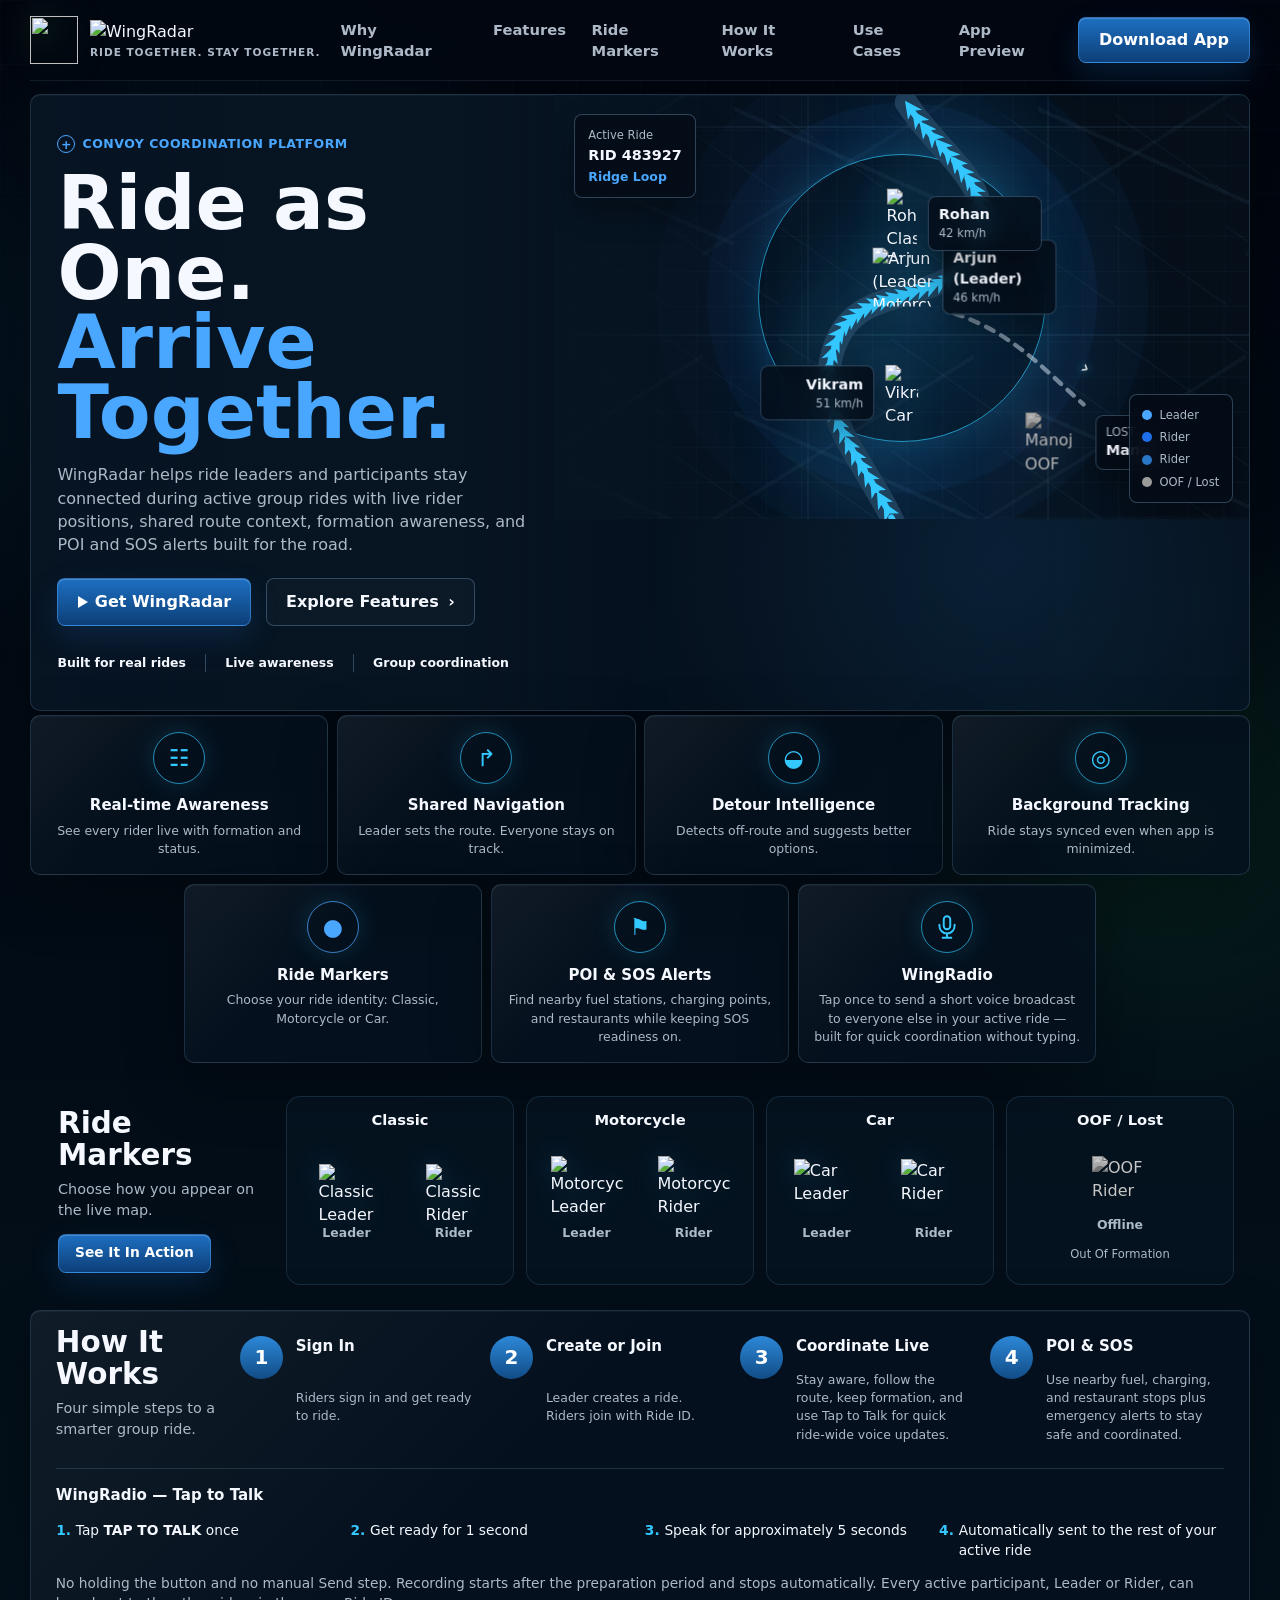
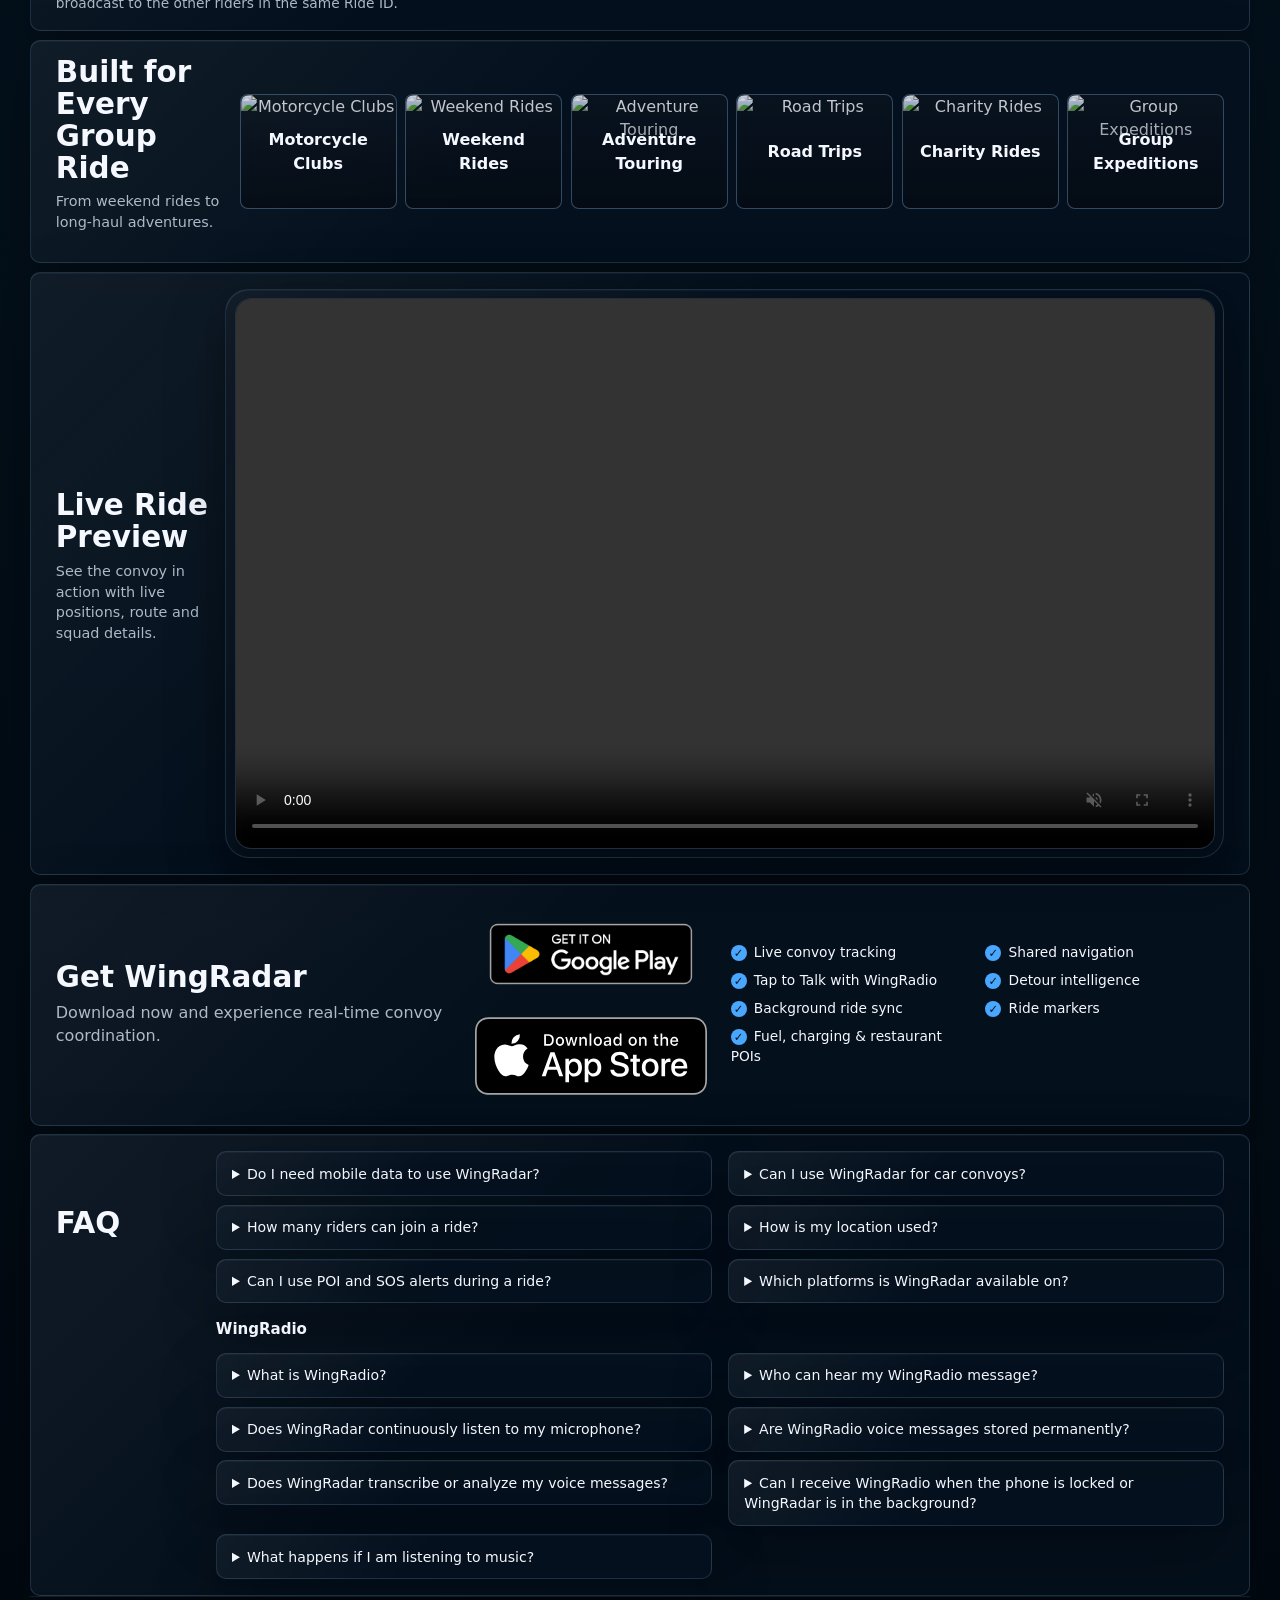
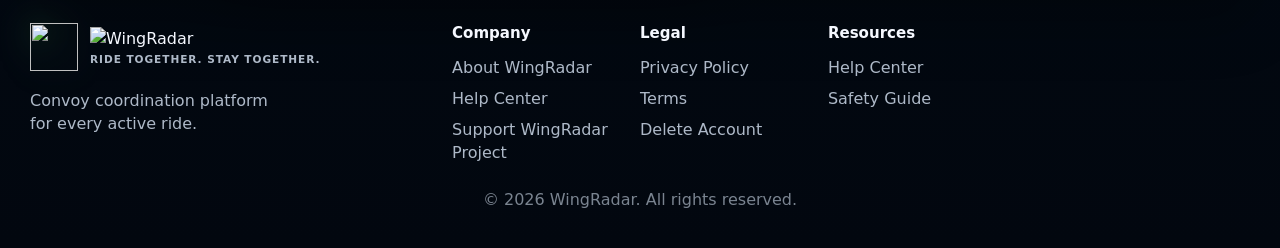
==== commit 150a5ecf: "Fix WingRadar store badge sizing" ====
--- a/index.html
+++ b/index.html
@@ -6,7 +6,7 @@
   <title>WingRadar | Ride Together. Stay Together.</title>
   <meta name="description" content="Coordinate group rides with live rider positions, shared navigation, and WingRadio Tap to Talk voice communication for everyone in your active ride.">
   <link rel="icon" href="images/wing_sync_app_icon.png" type="image/png">
-  <link rel="stylesheet" href="style.css?v=20260914-wingradio">
+  <link rel="stylesheet" href="style.css?v=20261023-badge-size-232x90">
 </head>
 <body>
   <header class="site-header">
@@ -25,13 +25,7 @@
       <a href="#use-cases">Use Cases</a>
       <a href="#preview">App Preview</a>
     </nav>
-    <span class="download-qr download-qr-header">
-      <a class="download-button" href="https://play.google.com/store/apps/details?id=com.wingsyncride" target="_blank" rel="noopener noreferrer">Download App</a>
-      <span class="qr-popover" aria-hidden="true">
-        <img src="images/WingRadar_PlayStore_QR.png" alt="">
-        <span>Scan to download WingRadar</span>
-      </span>
-    </span>
+    <a class="download-button" href="#download">Download App</a>
   </header>
 
   <main id="top">
@@ -41,7 +35,7 @@
         <h1>Ride as One.<span>Arrive Together.</span></h1>
         <p>WingRadar helps ride leaders and participants stay connected during active group rides with live rider positions, shared route context, formation awareness, and POI and SOS alerts built for the road.</p>
         <div class="hero-actions">
-          <a class="primary-action" href="https://play.google.com/store/apps/details?id=com.wingsyncride" target="_blank" rel="noopener noreferrer"><span class="play-dot"></span>Get WingRadar</a>
+          <a class="primary-action" href="#download"><span class="play-dot"></span>Get WingRadar</a>
           <a class="secondary-action" href="#features">Explore Features <span aria-hidden="true">›</span></a>
         </div>
         <div class="trust-row" aria-label="WingRadar highlights">
@@ -273,13 +267,14 @@
         <h2>Get WingRadar</h2>
         <p>Download now and experience real-time convoy coordination.</p>
       </div>
-      <span class="download-qr download-qr-footer">
-        <a class="play-badge" href="https://play.google.com/store/apps/details?id=com.wingsyncride" target="_blank" rel="noopener noreferrer" aria-label="Download WingRadar on Google Play">
-          <span class="play-triangle"></span>
-          <span><small>GET IT ON</small><strong>Google Play</strong></span>
+      <div class="store-links">
+        <a class="store-badge" href="https://play.google.com/store/apps/details?id=com.wingsyncride" target="_blank" rel="noopener noreferrer" aria-label="Download WingRadar on Google Play">
+          <img src="images/google-play-badge.png" alt="Get it on Google Play">
         </a>
-        <img class="download-qr-visible" src="images/WingRadar_PlayStore_QR.png" alt="Scan to download WingRadar from Google Play">
-      </span>
+        <a class="store-badge store-badge-apple" href="https://apps.apple.com/us/app/wingradar-group-ride/id6809004885" target="_blank" rel="noopener noreferrer" aria-label="Download WingRadar on the App Store">
+          <img src="images/app-store-badge.svg" alt="Download on the App Store">
+        </a>
+      </div>
       <ul class="download-checks" aria-label="WingRadar capabilities">
         <li>Live convoy tracking</li>
         <li>Shared navigation</li>
@@ -316,7 +311,7 @@
         </details>
         <details>
           <summary>Which platforms is WingRadar available on?</summary>
-          <p>WingRadar is available on Android through Google Play.</p>
+          <p>WingRadar is available for <a href="https://play.google.com/store/apps/details?id=com.wingsyncride" target="_blank" rel="noopener noreferrer">Android through Google Play</a> and <a href="https://apps.apple.com/us/app/wingradar-group-ride/id6809004885" target="_blank" rel="noopener noreferrer">iOS on the App Store</a>.</p>
         </details>
       </div>
       <div class="wingradio-faq" aria-labelledby="wingradio-faq-heading">
--- a/style.css
+++ b/style.css
@@ -170,69 +170,6 @@
   padding: 0.65rem 1.25rem;
 }
 
-.download-qr {
-  position: relative;
-  display: inline-flex;
-}
-
-.qr-popover {
-  position: absolute;
-  left: 50%;
-  z-index: 30;
-  display: grid;
-  width: 12rem;
-  padding: 0.75rem;
-  border: 1px solid rgba(116, 158, 196, 0.38);
-  border-radius: 0.8rem;
-  background: #fff;
-  color: #071422;
-  text-align: center;
-  font-size: 0.76rem;
-  font-weight: 800;
-  line-height: 1.25;
-  box-shadow: 0 18px 45px rgba(0, 0, 0, 0.42);
-  opacity: 0;
-  pointer-events: none;
-  transform: translate(-50%, 0.45rem);
-  transition: opacity 160ms ease, transform 160ms ease;
-}
-
-.qr-popover img {
-  display: block;
-  width: 100%;
-  height: auto;
-  margin-bottom: 0.45rem;
-}
-
-.download-qr-header .qr-popover {
-  top: calc(100% + 0.65rem);
-  right: 0;
-  left: auto;
-  transform: translateY(0.45rem);
-}
-
-.download-qr-header:hover .qr-popover,
-.download-qr-header:focus-within .qr-popover {
-  opacity: 1;
-  transform: translateY(0);
-}
-
-.download-qr-footer {
-  align-items: center;
-  gap: 0.7rem;
-}
-
-.download-qr-visible {
-  display: block;
-  width: 4.9rem;
-  height: 4.9rem;
-  flex: 0 0 auto;
-  padding: 0.2rem;
-  border-radius: 0.45rem;
-  background: #fff;
-  object-fit: contain;
-}
-
 .hero {
   display: grid;
   grid-template-columns: minmax(0, 0.98fr) minmax(520px, 1.3fr);
@@ -254,7 +191,6 @@
 .feature-card,
 .strip-section,
 .phone-frame,
-.play-badge,
 .scan-box,
 .faq-grid details {
   border: 1px solid var(--line);
@@ -1159,42 +1095,38 @@
 }
 
 .download-strip {
-  grid-template-columns: minmax(10rem, 0.55fr) auto 1fr;
+  grid-template-columns: minmax(13rem, 0.8fr) 15rem minmax(0, 1fr);
+  gap: 1.25rem;
+  padding-block: 1.5rem;
+}
+
+.store-links {
+  display: flex;
+  align-items: center;
+  flex-direction: column;
+  justify-content: center;
+  gap: 12px;
 }
 
 .download-copy p {
   margin-bottom: 0;
 }
 
-.play-badge {
+.store-links > .store-badge {
   display: inline-flex;
   align-items: center;
-  gap: 0.8rem;
-  min-width: 15.4rem;
-  padding: 0.7rem 1rem;
-  background: #050505;
-  color: #fff;
-}
-
-.play-triangle {
-  width: 2.35rem;
-  height: 2.35rem;
-  clip-path: polygon(10% 0, 100% 50%, 10% 100%);
-  background: linear-gradient(135deg, #1f6feb, #33c8ff 48%, #9fd8ff 76%, #2c72c7);
-}
-
-.play-badge small,
-.play-badge strong {
+  width: 232px;
+  max-width: 100%;
+}
+
+.store-badge img {
   display: block;
-  line-height: 1.02;
-}
-
-.play-badge small {
-  font-size: 0.7rem;
-}
-
-.play-badge strong {
-  font-size: 1.42rem;
+  width: 100%;
+  height: auto;
+}
+
+.store-badge-apple img {
+  height: 90px;
 }
 
 .download-checks {
@@ -1586,28 +1518,6 @@
     width: 100%;
   }
 
-  .download-qr {
-    display: flex;
-    width: 100%;
-  }
-
-  .download-qr-footer {
-    gap: 0.5rem;
-  }
-
-  .download-qr-footer .play-badge {
-    flex: 1 1 auto;
-  }
-
-  .download-qr-visible {
-    width: 4rem;
-    height: 4rem;
-  }
-
-  .qr-popover {
-    display: none;
-  }
-
   .brand-logo {
     width: 10rem;
   }
@@ -1767,11 +1677,6 @@
 
   .preview-intro {
     max-width: 22rem;
-  }
-
-  .play-badge {
-    justify-content: center;
-    min-width: 0;
   }
 
   .qr-block {
